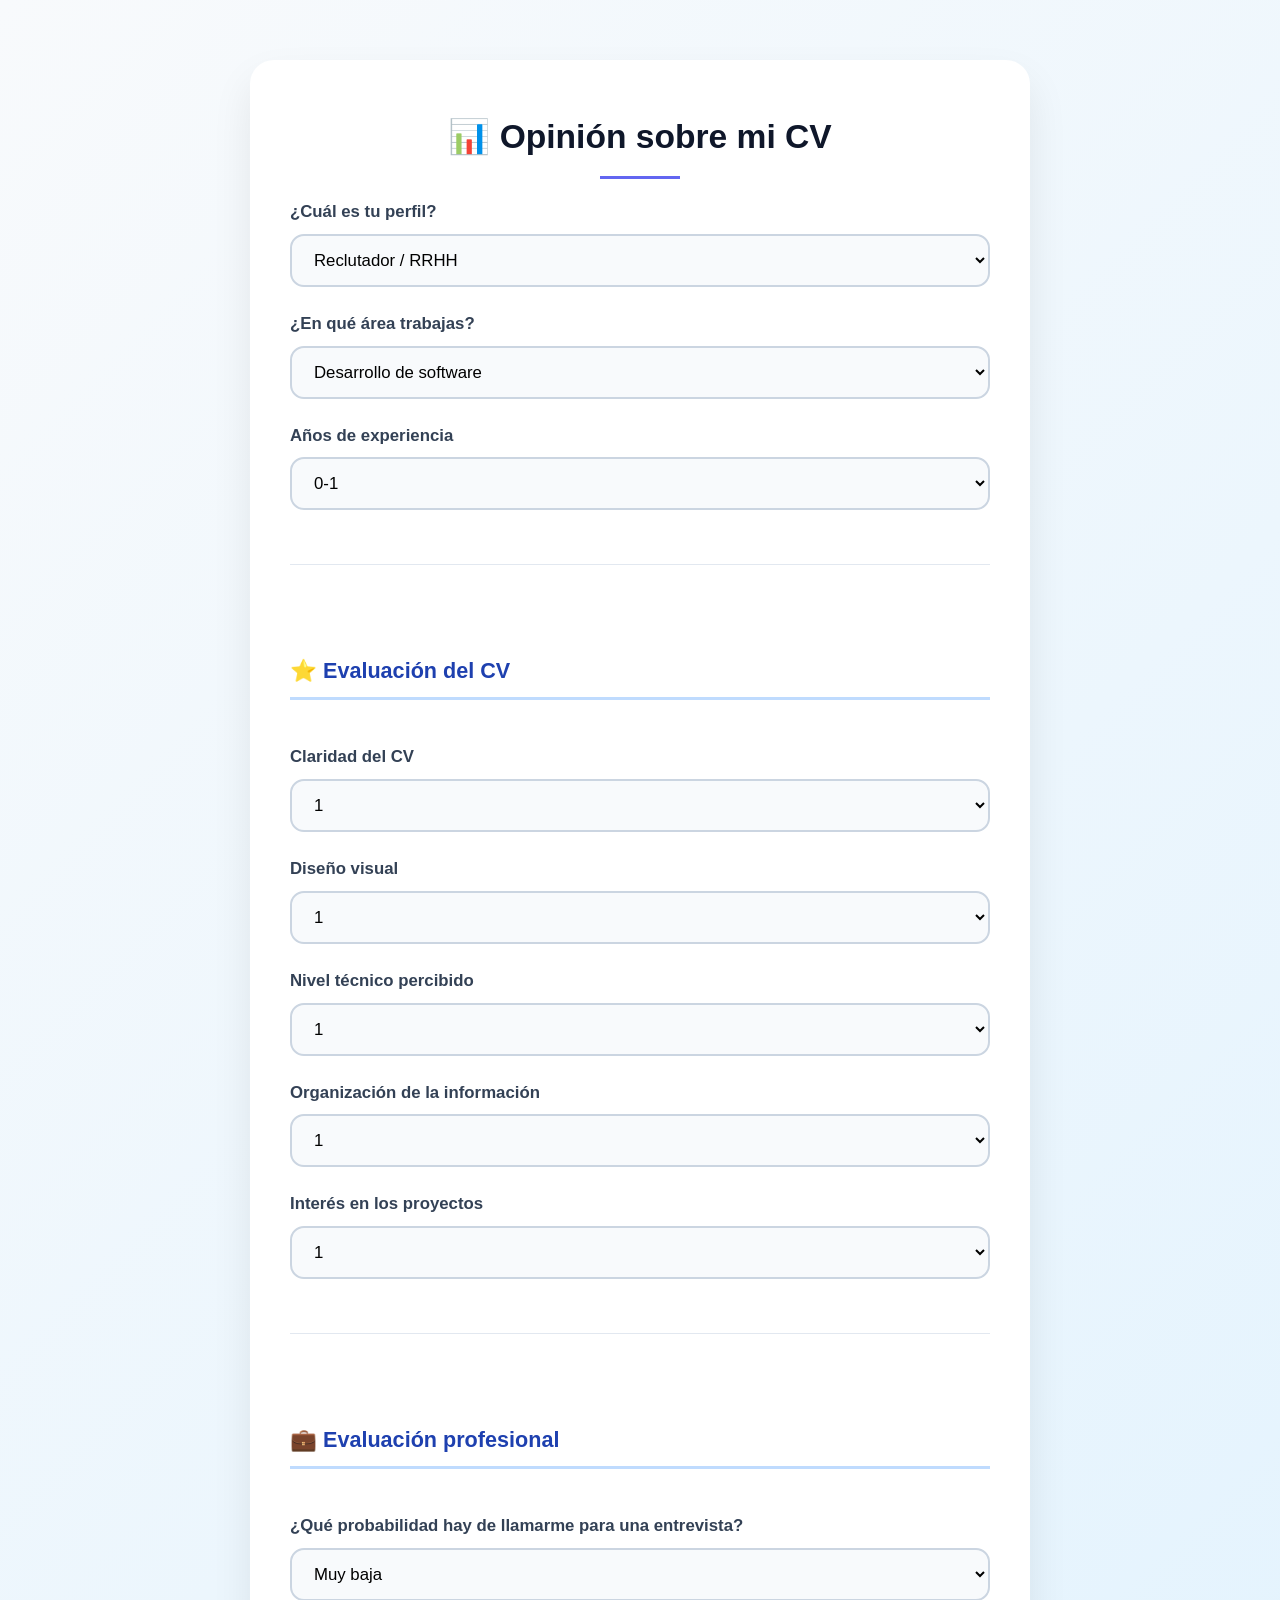
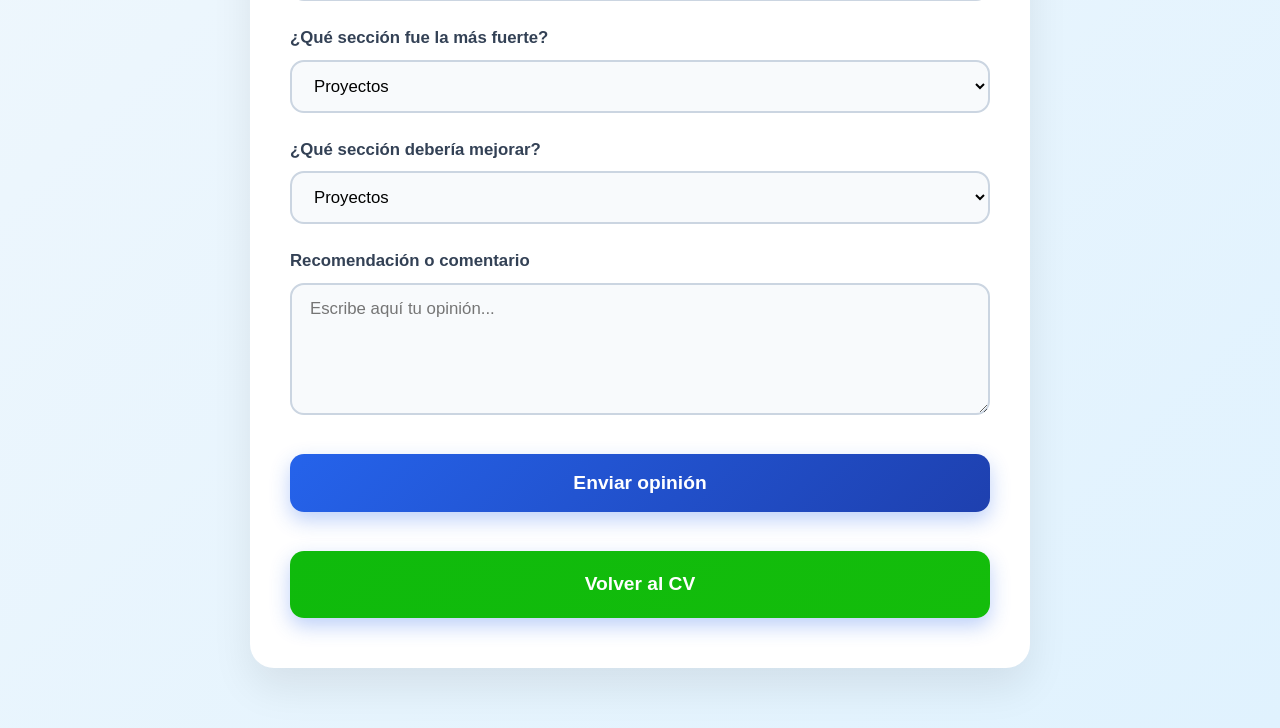
==== formulario.html @ a9b69181 "Add files via upload" ====
<!DOCTYPE html>
<html lang="es">
<head>
    <meta charset="UTF-8">
    <meta name="viewport" content="width=device-width, initial-scale=1.0">
    <title>Formulario</title>
    <!-- Ejemplo correcto si tu carpeta se llama exactamente "Css" (C mayúscula) -->
    <link rel="stylesheet" href="css/estilo.css">
    <link rel="stylesheet" href="css/estiloformulario.css">
    
    <!-- Scripts -->
    <script src="javascript/cv.js" defer></script>
    <script src="javascript/respuestas.js" defer></script>
    <link rel="icon" type="image/x-icon" href="https://yt3.ggpht.com/yti/ANjgQV-TbMBT-NI-A6CFI1YOlNHz2Vl4WK170n8cFYwg7izNAA=s108-c-k-c0x00ffffff-no-rj">
</head>
<body>
    <section class="form-container">
        <h2 class="form-title">📊 Opinión sobre mi CV</h2>

        <form id="cvForm" class="formulario">
            <div class="form-group">
                <label>¿Cuál es tu perfil?</label>
                <select name="perfil" class="input">
                    <option>Reclutador / RRHH</option>
                    <option>Profesional Tech</option>
                    <option>Estudiante</option>
                    <option>Profesor</option>
                    <option>Otro</option>
                </select>
            </div>

            <!-- Área -->
            <div class="form-group">
                <label>¿En qué área trabajas?</label>
                <select name="area" class="input">
                    <option>Desarrollo de software</option>
                    <option>Ciencia de datos / IA</option>
                    <option>Bases de datos</option>
                    <option>Redes / Infraestructura</option>
                    <option>Otro</option>
                </select>
            </div>

            <!-- Experiencia -->
            <div class="form-group">
                <label>Años de experiencia</label>
                <select name="experiencia" class="input">
                    <option>0-1</option>
                    <option>1-3</option>
                    <option>3-5</option>
                    <option>5-10</option>
                    <option>10+</option>
                </select>
            </div>

            <hr>

            <h3 class="section-title">⭐ Evaluación del CV</h3>

            <div class="form-group">
                <label>Claridad del CV</label>
                <select name="claridad" class="input">
                    <option value="1">1</option>
                    <option value="2">2</option>
                    <option value="3">3</option>
                    <option value="4">4</option>
                    <option value="5">5</option>
                </select>
            </div>

            <div class="form-group">
                <label>Diseño visual</label>
                <select name="diseno" class="input">
                    <option value="1">1</option>
                    <option value="2">2</option>
                    <option value="3">3</option>
                    <option value="4">4</option>
                    <option value="5">5</option>
                </select>
            </div>

            <div class="form-group">
                <label>Nivel técnico percibido</label>
                <select name="nivel" class="input">
                    <option value="1">1</option>
                    <option value="2">2</option>
                    <option value="3">3</option>
                    <option value="4">4</option>
                    <option value="5">5</option>
                </select>
            </div>

            <div class="form-group">
                <label>Organización de la información</label>
                <select name="organizacion" class="input">
                    <option value="1">1</option>
                    <option value="2">2</option>
                    <option value="3">3</option>
                    <option value="4">4</option>
                    <option value="5">5</option>
                </select>
            </div>

            <div class="form-group">
                <label>Interés en los proyectos</label>
                <select name="proyectos" class="input">
                    <option value="1">1</option>
                    <option value="2">2</option>
                    <option value="3">3</option>
                    <option value="4">4</option>
                    <option value="5">5</option>
                </select>
            </div>

            <hr>

            <h3 class="section-title">💼 Evaluación profesional</h3>

            <div class="form-group">
                <label>¿Qué probabilidad hay de llamarme para una entrevista?</label>
                <select name="entrevista" class="input">
                    <option value="1">Muy baja</option>
                    <option value="2">Baja</option>
                    <option value="3">Media</option>
                    <option value="4">Alta</option>
                    <option value="5">Muy alta</option>
                </select>
            </div>

            <div class="form-group">
                <label>¿Qué sección fue la más fuerte?</label>
                <select name="fuerte" class="input">
                    <option>Proyectos</option>
                    <option>Habilidades técnicas</option>
                    <option>Experiencia</option>
                    <option>Educación</option>
                    <option>Certificaciones</option>
                </select>
            </div>

            <div class="form-group">
                <label>¿Qué sección debería mejorar?</label>
                <select name="mejorar" class="input">
                    <option>Proyectos</option>
                    <option>Experiencia</option>
                    <option>Diseño</option>
                    <option>Habilidades</option>
                    <option>Información personal</option>
                </select>
            </div>

            <div class="form-group">
                <label>Recomendación o comentario</label>
                <textarea name="comentario" class="textarea" rows="5" placeholder="Escribe aquí tu opinión..."></textarea>
            </div>

            <button type="submit" class="btn-enviar">Enviar opinión</button>
            <a href="index.html" class="btn-volver">
                Volver al CV
            </a>
        </form>
        <div id="successMessage" style="display: none; color: #059669; background: #ecfdf5; padding: 15px; border-radius: 10px; margin-top: 20px; text-align: center; font-weight: bold;">
            ¡Gracias! Tu opinión ha sido enviada con éxito.
        </div>
        <div id="errorMessage" style="display: none; color: #dc2626; background: #fef2f2; padding: 15px; border-radius: 10px; margin-top: 20px; text-align: center; font-weight: bold;">
            Ups, hubo un error. Por favor, inténtalo de nuevo.
        </div>
    </section>
</body>
</html>
---- css/estilo.css ----
*{
    margin:0;
    padding:0;
    box-sizing:border-box;
    font-family:Arial, Helvetica, sans-serif;
}
html{
    scroll-behavior: smooth;
}
body{
    background:#0a0a0a;
    color:white;
}


.btn-formulario{
  display: inline-block;
  background-color: #22c55e;
  color: white;
  border: none;
  padding: 12px 20px;
  margin-top: 10px;
  border-radius: 8px;
  cursor: pointer;
  font-size: 16px;
  transition: 0.3s;
  text-decoration: none;   /* quita la raya */
}

.btn-formulario:hover{
  background-color: #16a34a;
  transform: scale(1.05);
  text-decoration: none;   /* evita que aparezca al pasar el mouse */
}



nav{
    display:flex;
    justify-content:space-between;
    align-items:center;
    padding:20px 80px;
    background:#111;
    position:fixed;
    width:100%;
    z-index: 100;
}
nav ul{
    display:flex;
    gap:30px;
    list-style:none;
    flex-wrap: wrap;
}
nav a{
    text-decoration:none;
    color:white;
    transition:0.3s;
    font-size: 15px;
}
nav a:hover{
    color:#6366f1;
}

/* HERO */
.hero{
    height:100vh;
    display:flex;
    flex-direction:column;
    justify-content:center;
    align-items:center;
    text-align:center;
    padding:40px;
    background: linear-gradient(rgba(10,10,10,0.85), rgba(10,10,10,0.85)), url('https://source.unsplash.com/random/1920x1080/?technology') center/cover no-repeat;
}
.hero img{
    width:160px;
    height:160px;
    border-radius:50%;
    border:5px solid #6366f1;
    margin-bottom:25px;
    box-shadow: 0 10px 30px rgba(99,102,241,0.3);
}
.hero h1{
    font-size:48px;
    margin-bottom:10px;
}
.hero h2{
    color:#6366f1;
    font-size:28px;
    margin-bottom:20px;
}
.hero p{
    max-width: 600px;
    font-size:18px;
    margin-bottom:30px;
}
.hero button{
    padding:14px 35px;
    border:none;
    background:#6366f1;
    color:white;
    border-radius:30px;
    cursor:pointer;
    font-size:17px;
    display:flex;
    align-items:center;
    gap:10px;
    transition:0.3s;
}
.hero button:hover{
    background:#4f46e5;
    transform: scale(1.05);
}

/* SECCIONES */
section{
    padding:130px 100px;
    max-width: 1200px;
    margin: 0 auto;
}
h2{
    font-size:38px;
    margin-bottom:50px;
    text-align:center;
    position:relative;
}
h2::after{
    content:'';
    width:80px;
    height:3px;
    background:#6366f1;
    position:absolute;
    bottom:-15px;
    left:50%;
    transform:translateX(-50%);
}

/* CARDS */
.card{
    background:#111;
    padding:35px;
    margin-bottom:30px;
    border-radius:12px;
    transition:0.4s;
    border: 1px solid #222;
}
.card:hover{
    transform:translateY(-8px);
    box-shadow: 0 15px 30px rgba(99,102,241,0.15);
}
.empresa{
    color:#6366f1;
    font-size:18px;
    margin:5px 0;
}
.fecha{
    color:#888;
    margin-bottom:15px;
}
.card ul{
    padding-left:20px;
}
.card li{
    margin-bottom:8px;
}

/* NUEVAS SECCIONES */
.skills-grid{
    display:grid;
    grid-template-columns: repeat(auto-fit, minmax(220px, 1fr));
    gap:25px;
}
.skill-card{
    background:#111;
    padding:30px 20px;
    border-radius:12px;
    text-align:center;
    transition:0.3s;
    border:1px solid #222;
}
.skill-card:hover{
    transform:translateY(-5px);
    border-color:#6366f1;
}
.skill-card i{
    font-size:38px;
    color:#6366f1;
    margin-bottom:15px;
}
.skill-card p{
    font-size:16px;
}

/* RECOMENDACIONES */
.recom-grid{
    display:grid;
    grid-template-columns: repeat(auto-fit, minmax(320px, 1fr));
    gap:30px;
}
.recom-card{
    background:#111;
    padding:35px;
    border-radius:12px;
    border-left:6px solid #6366f1;
    transition:0.3s;
}
.recom-card:hover{
    transform:translateY(-5px);
}
.recom-card p{
    font-style:italic;
    line-height:1.6;
    margin-bottom:20px;
}
.autor{
    color:#6366f1;
    font-weight:bold;
}

/* CONTACTO Y REDES */
.redes{
    display:flex;
    justify-content:center;
    gap:40px;
    font-size:38px;
    margin-top:20px;
}
.redes a{
    color:white;
    transition:0.3s;
}
.redes a:hover{
    color:#6366f1;
    transform:scale(1.2);
}

/* FOOTER */
footer{
    text-align:center;
    padding:30px;
    background:#0a0a0a;
    color:#666;
    font-size:14px;
}

/* RESPONSIVE (móvil) */
@media (max-width: 768px) {
    nav{
        padding:15px 20px;
        flex-direction:column;
        gap:15px;
    }
    nav ul{
        gap:15px;
        justify-content:center;
    }
    section{
        padding:90px 25px;
    }
    .hero{
        height:auto;
        min-height:100vh;
        padding:80px 20px 40px;
    }
    .hero h1{
        font-size:34px;
    }
    .hero h2{
        font-size:24px;
    }
    h2{
        font-size:30px;
    }
}

/* IMPRESIÓN PDF (Ctrl + P) */
@media print {
    nav, .hero button { display: none !important; }
    body { background:white; color:black; }
    section { padding:40px 0 !important; }
    .card, .skill-card, .recom-card { 
        background:white; 
        color:black; 
        border:1px solid #ddd; 
        box-shadow:none; 
    }
    .empresa, .fecha { color:#333; }
    a { color:black; }
    .hero { background:white !important; }
}
---- css/estiloformulario.css ----
/* ==================== estiloFormulario.css ==================== */
* {
    margin: 0;
    padding: 0;
    box-sizing: border-box;
}
body {
    background: linear-gradient(135deg, #f8fafc, #e0f2fe);
    font-family: 'Segoe UI', system-ui, sans-serif;
    line-height: 1.6;
    color: #1e2937;
    min-height: 100vh;
    padding: 20px;
}

.form-container {
    max-width: 780px;
    margin: 40px auto;
    background: white;
    padding: 50px 40px;
    border-radius: 24px;
    box-shadow: 0 20px 40px rgba(0, 0, 0, 0.08);
    transition: transform 0.3s ease;
}
/*
.form-container:hover {
    transform: translateY(-5px);
}
*/
.form-title {
    font-size: 2.1rem;
    text-align: center;
    margin-bottom: 35px;
    color: #0f172a;
}

.section-title {
    font-size: 1.35rem;
    margin: 35px 0 20px;
    color: #1e40af;
    border-bottom: 3px solid #bfdbfe;
    padding-bottom: 8px;
}

.formulario {
    display: flex;
    flex-direction: column;
    gap: 24px;
}

.form-group {
    display: flex;
    flex-direction: column;
}

.form-group label {
    font-weight: 600;
    font-size: 1.05rem;
    margin-bottom: 8px;
    color: #334155;
}

.input,
.textarea {
    width: 100%;
    padding: 14px 18px;
    font-size: 1.05rem;
    border: 2px solid #cbd5e1;
    border-radius: 14px;
    background: #f8fafc;
    transition: all 0.3s ease;
}

.input:focus,
.textarea:focus {
    outline: none;
    border-color: #3b82f6;
    background: white;
    box-shadow: 0 0 0 4px rgba(59, 130, 246, 0.15);
}

.textarea {
    resize: vertical;
    min-height: 120px;
}

hr {
    border: none;
    height: 1px;
    background: #e2e8f0;
    margin: 30px 0;
}

/* Botón */
.btn-enviar {
    background: linear-gradient(135deg, #2563eb, #1e40af);
    color: white;
    font-size: 1.2rem;
    font-weight: 700;
    padding: 18px;
    border: none;
    border-radius: 14px;
    cursor: pointer;
    margin-top: 15px;
    transition: all 0.3s ease;
    box-shadow: 0 8px 20px rgba(37, 99, 235, 0.3);
}

.btn-enviar:hover {
    background: linear-gradient(135deg, #1e40af, #1e3a8a);
    transform: translateY(-3px);
    box-shadow: 0 12px 25px rgba(37, 99, 235, 0.4);
}
.btn-volver{
    display: inline-block;      /* hace que el link se comporte como botón */
    text-decoration: none;      /* quita la raya del enlace */
    text-align: center;
    background: linear-gradient(135deg, #0fba0c, #14bd0b);
    color: white;
    font-size: 1.2rem;
    font-weight: 700;
    padding: 18px;
    border-radius: 14px;
    cursor: pointer;
    margin-top: 15px;
    transition: all 0.3s ease;
    box-shadow: 0 8px 20px rgba(37, 99, 235, 0.3);
}

.btn-volver:hover{
    background: linear-gradient(135deg, #0fba0c, #14bd0b);
    transform: translateY(-3px);
    box-shadow: 0 12px 25px rgba(37, 99, 235, 0.4);
}
/* Responsive */
@media (max-width: 640px) {
    .form-container {
        padding: 30px 20px;
        margin: 10px auto;
    }
    
    .form-title {
        font-size: 1.8rem;
    }
}
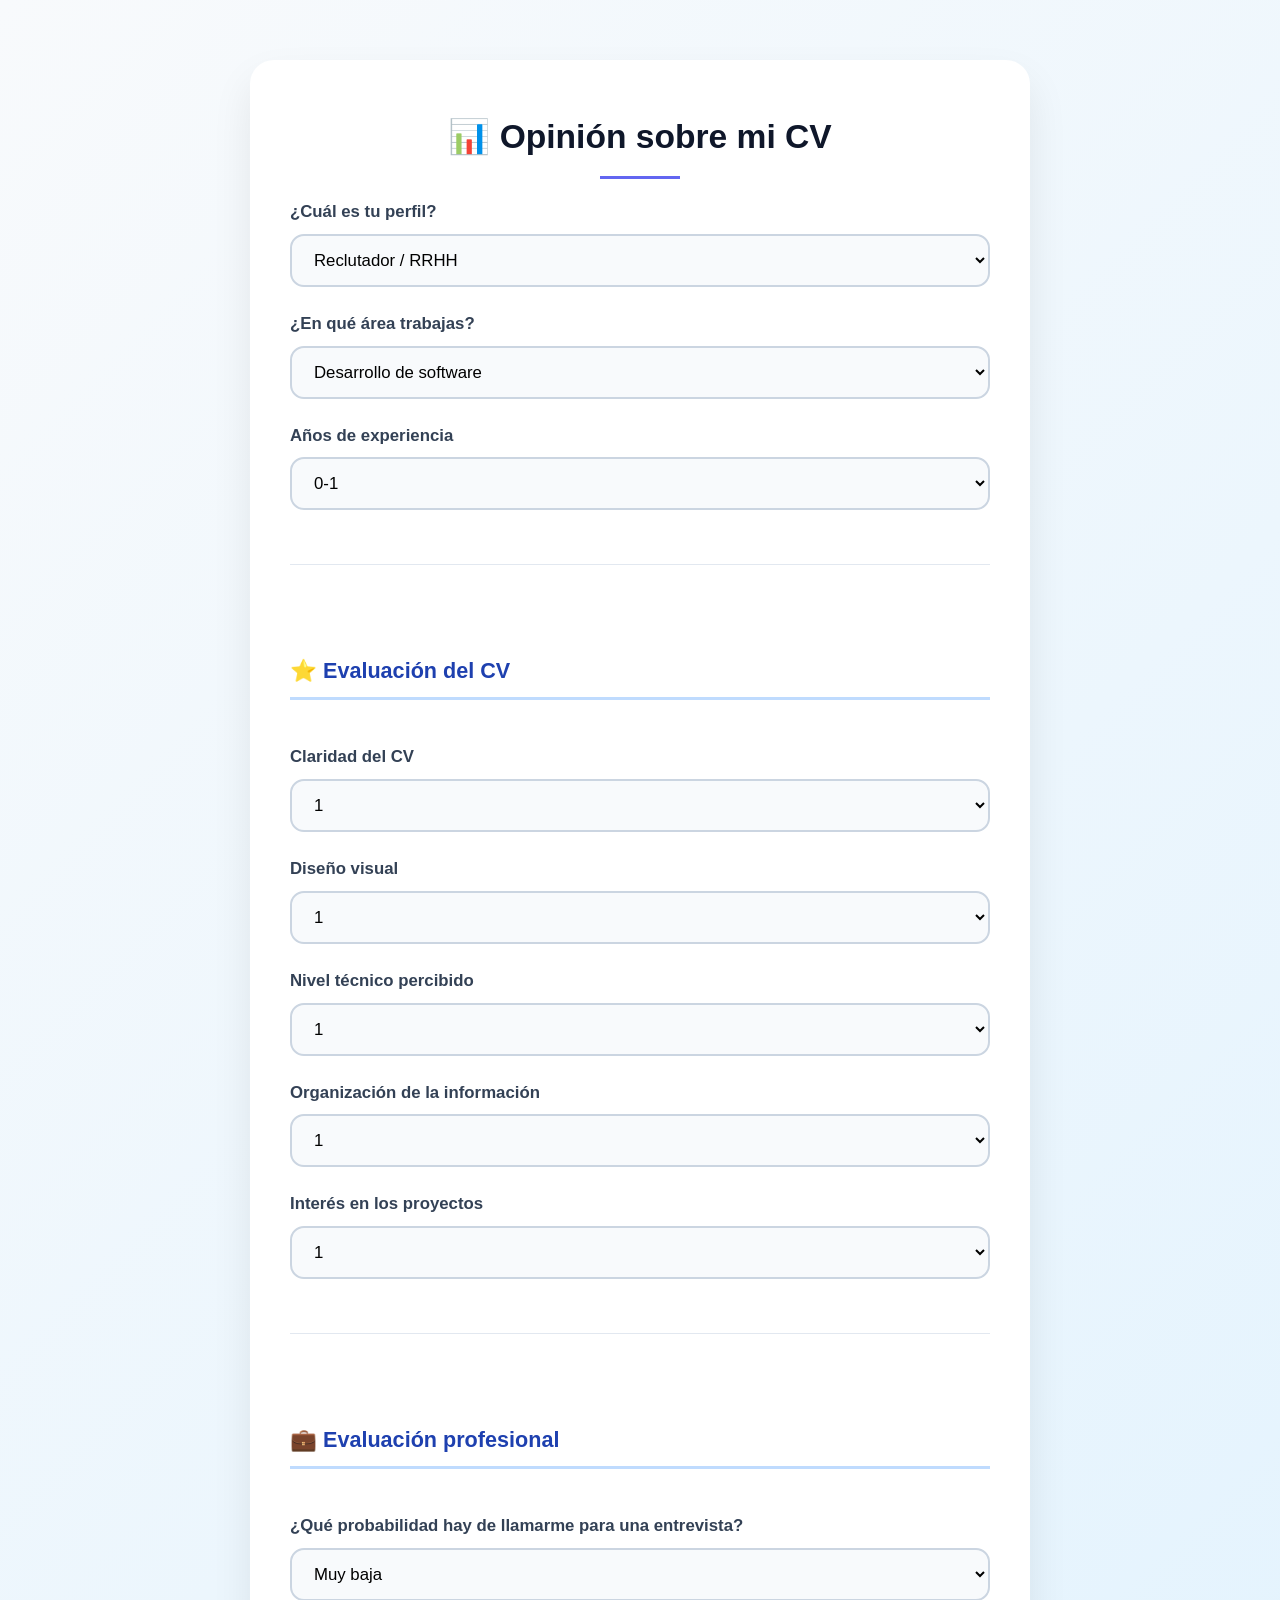
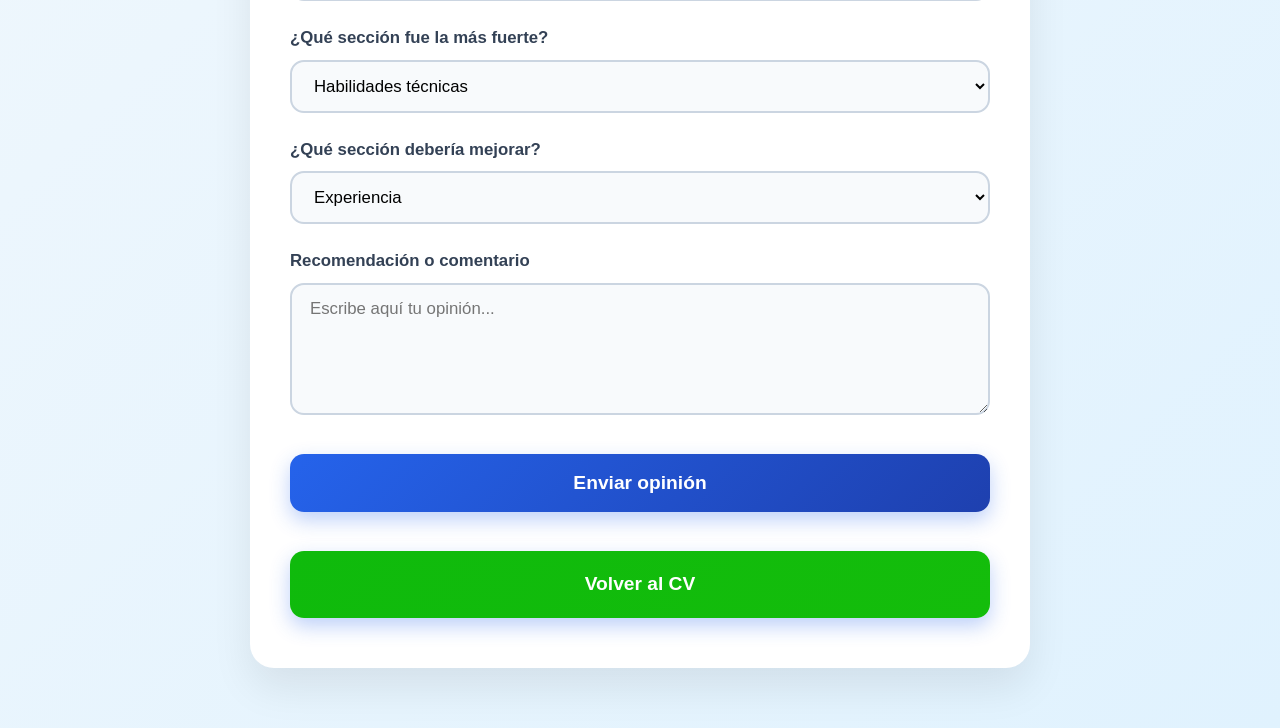
==== commit 227703e5: "Update formulario.html Elimine la opcion proyectos ya que no habia esa seccion en mi página web" ====
--- a/formulario.html
+++ b/formulario.html
@@ -130,7 +130,6 @@
             <div class="form-group">
                 <label>¿Qué sección fue la más fuerte?</label>
                 <select name="fuerte" class="input">
-                    <option>Proyectos</option>
                     <option>Habilidades técnicas</option>
                     <option>Experiencia</option>
                     <option>Educación</option>
@@ -141,7 +140,6 @@
             <div class="form-group">
                 <label>¿Qué sección debería mejorar?</label>
                 <select name="mejorar" class="input">
-                    <option>Proyectos</option>
                     <option>Experiencia</option>
                     <option>Diseño</option>
                     <option>Habilidades</option>
